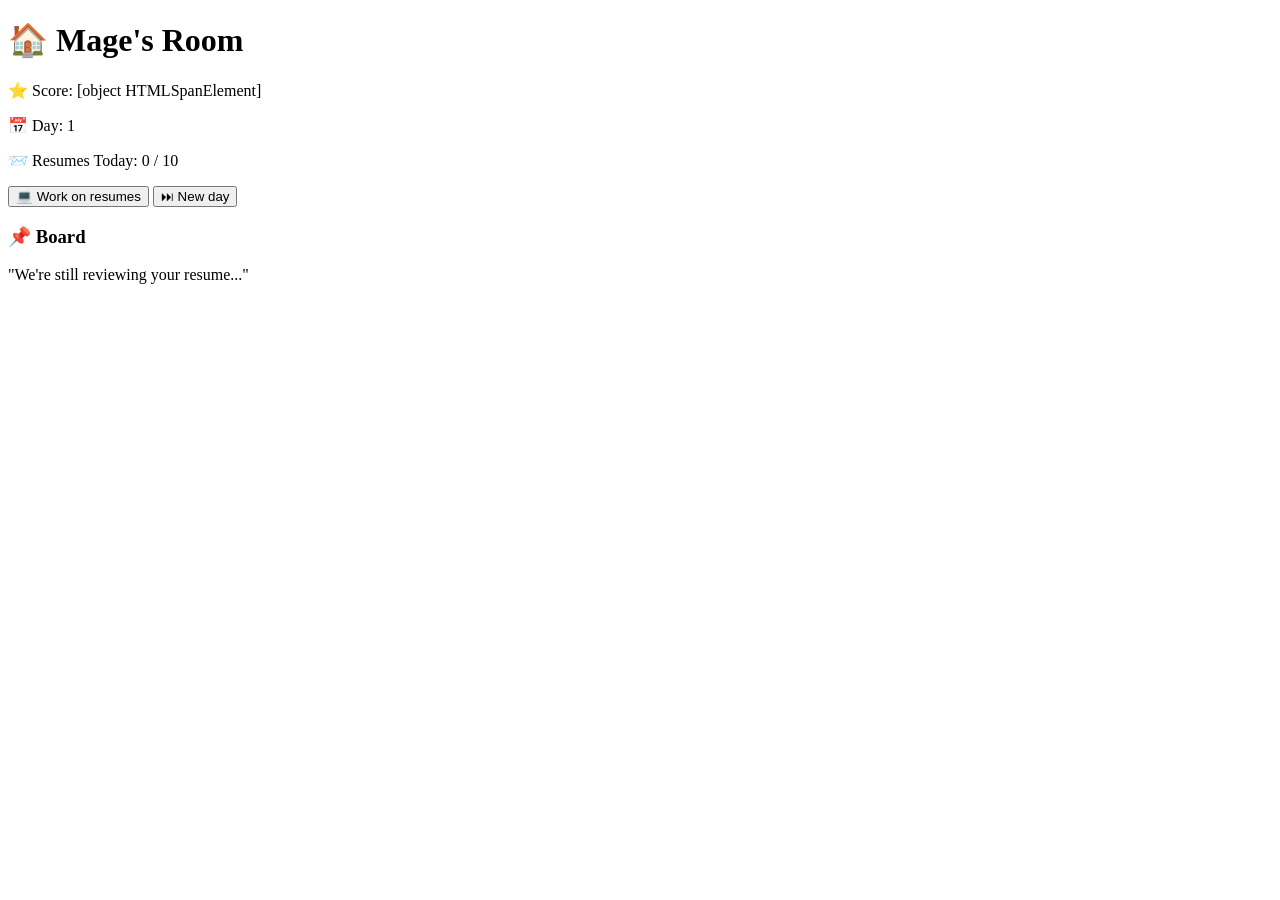
==== pages/hub.html @ b6d91bcc "apd html files structure" ====
<!DOCTYPE html>
<html lang="en">
<head>
  <meta charset="UTF-8" />
  <meta name="viewport" content="width=device-width, initial-scale=1.0"/>
  <title>Magic Resume - HUB</title>

  <link rel="stylesheet" href="../styles/main.css">
</head>

<body>

  <div class="hub">

    <h1>🏠 Mage's Room</h1>

    <div class="stats">
      <p>⭐ Score: <span id="score">0</span></p>
      <p>📅 Day: <span id="day">1</span></p>
      <p>📨 Resumes Today: <span id="resumesToday">0</span> / 10</p>
    </div>

    <div class="room">

      <button class="big-btn" onclick="goToResume()">
        💻 Work on resumes
      </button>

      <button class="small-btn" onclick="nextDay()">
        ⏭ New day
      </button>

    </div>

    <div class="board">
      <h3>📌 Board</h3>
      <p id="boardText">"We're still reviewing your resume..."</p>
    </div>

  </div>

  <!-- JavaScript -->
  <script src="../js/data/jobCards.js"></script>
  <script src="../js/data/npcs.js"></script>
  <script src="../js/data/messages.js"></script>
  <script src="../js/core/storage.js"></script>
  <script src="../js/core/game.js"></script>
  <script src="../js/core/modifiers.js"></script>
  <script src="../js/screens/hub.js"></script>

</body>
</html>
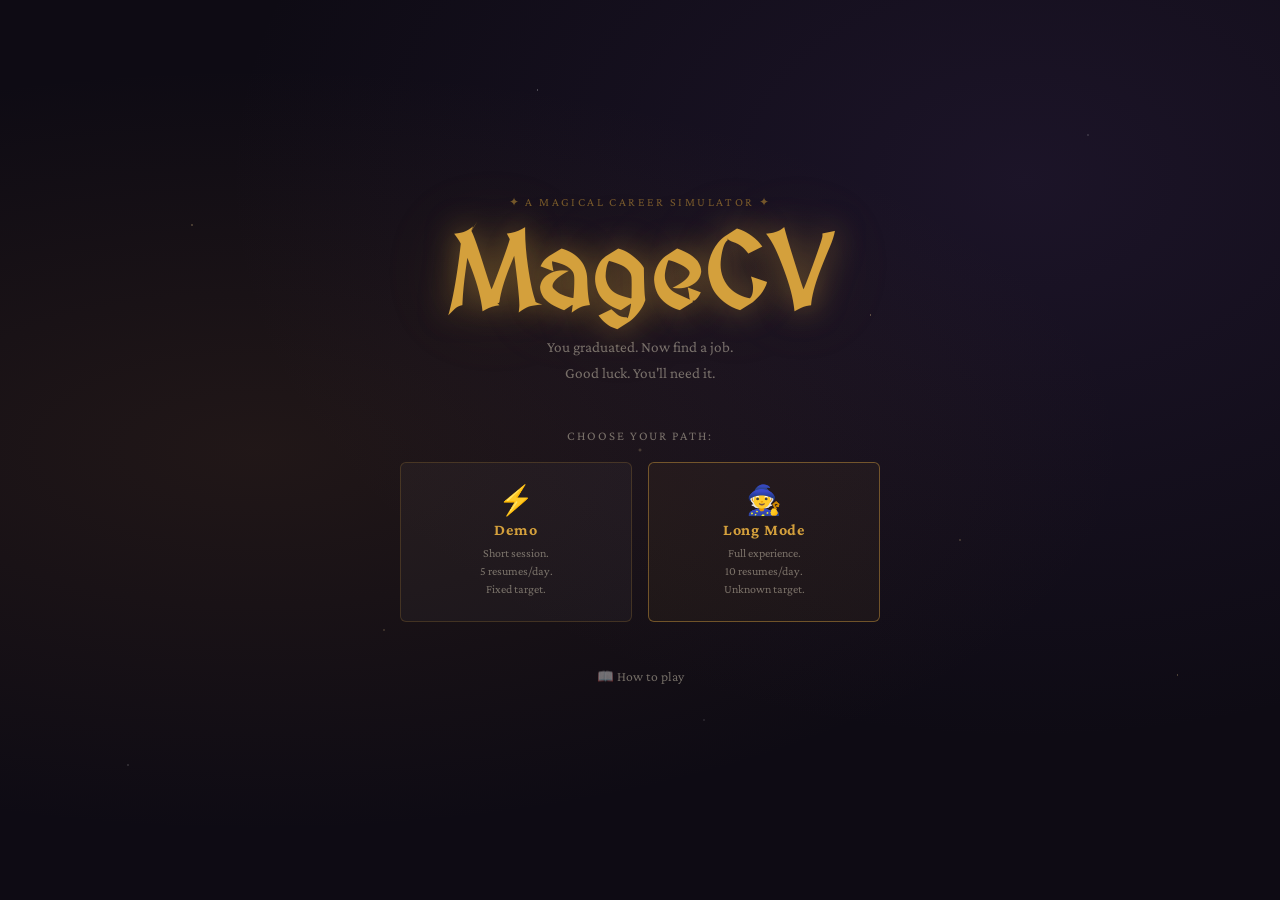
==== commit 26e8b778: "upd npc in data and screen + hub and resume upd" ====
--- a/pages/hub.html
+++ b/pages/hub.html
@@ -17,12 +17,12 @@
     <div class="stats">
       <p>⭐ Score: <span id="score">0</span></p>
       <p>📅 Day: <span id="day">1</span></p>
-      <p>📨 Resumes Today: <span id="resumesToday">0</span> / 10</p>
+      <p>📨 Resumes Today: <span id="resumesToday">0</span></p>
     </div>
 
     <div class="room">
 
-      <button class="big-btn" onclick="goToResume()">
+      <button class="big-btn" onclick="goResume()">
         💻 Work on resumes
       </button>
 
--- a/styles/main.css
+++ b/styles/main.css
@@ -0,0 +1,254 @@
+/* ======================
+   MAIN.CSS — styles/main.css
+   Shared base: CSS variables, reset, typography, common components.
+   Every screen imports this first.
+   Fantasy pixel-art career sim — dark parchment palette.
+   ====================== */
+
+/* --- Google Fonts --- */
+@import url('https://fonts.googleapis.com/css2?family=MedievalSharp&family=Crimson+Pro:ital,wght@0,400;0,600;1,400&display=swap');
+
+/* --- CSS Variables --- */
+
+:root {
+  /* Colors */
+  --color-bg:           #0e0b14;
+  --color-surface:      #16121f;
+  --color-surface-2:    #1e1829;
+  --color-border:       rgba(212, 160, 60, 0.2);
+  --color-border-hover: rgba(212, 160, 60, 0.5);
+
+  --color-accent:       #d4a03c;
+  --color-accent-dim:   rgba(212, 160, 60, 0.5);
+  --color-accent-glow:  rgba(212, 160, 60, 0.2);
+
+  --color-text:         #e8dfc8;
+  --color-text-muted:   rgba(232, 223, 200, 0.45);
+  --color-text-dim:     rgba(232, 223, 200, 0.25);
+
+  --color-positive:     #7ecfa0;
+  --color-negative:     #e07070;
+  --color-neutral:      #a0a8c0;
+
+  /* Typography */
+  --font-display:  'MedievalSharp', serif;
+  --font-body:     'Crimson Pro', Georgia, serif;
+
+  /* Layout */
+  --radius:        6px;
+  --radius-lg:     12px;
+  --max-width:     560px;
+  --transition:    0.2s ease;
+}
+
+/* --- Reset --- */
+
+*, *::before, *::after {
+  box-sizing: border-box;
+  margin: 0;
+  padding: 0;
+}
+
+html {
+  font-size: 16px;
+  -webkit-text-size-adjust: 100%;
+}
+
+body {
+  background-color: var(--color-bg);
+  color: var(--color-text);
+  font-family: var(--font-body);
+  font-size: 1rem;
+  line-height: 1.6;
+  min-height: 100vh;
+  -webkit-font-smoothing: antialiased;
+}
+
+img {
+  display: block;
+  max-width: 100%;
+}
+
+button {
+  font-family: var(--font-body);
+  cursor: pointer;
+}
+
+/* --- Shared Layout Utility --- */
+
+.screen-wrapper {
+  max-width: var(--max-width);
+  margin: 0 auto;
+  padding: 2rem 1.5rem;
+}
+
+/* --- Shared Panel / Card --- */
+
+.panel {
+  background: var(--color-surface);
+  border: 1px solid var(--color-border);
+  border-radius: var(--radius-lg);
+  padding: 1.5rem;
+}
+
+/* --- Shared Buttons --- */
+
+.btn-primary {
+  display: inline-flex;
+  align-items: center;
+  justify-content: center;
+  gap: 0.5rem;
+  padding: 0.75rem 1.75rem;
+  background: var(--color-accent);
+  color: #0e0b14;
+  font-family: var(--font-body);
+  font-size: 1rem;
+  font-weight: 700;
+  border: none;
+  border-radius: var(--radius);
+  cursor: pointer;
+  transition: all var(--transition);
+  letter-spacing: 0.03em;
+}
+
+.btn-primary:hover {
+  background: #e8b84a;
+  transform: translateY(-1px);
+  box-shadow: 0 4px 16px rgba(212, 160, 60, 0.3);
+}
+
+.btn-primary:disabled {
+  background: rgba(212, 160, 60, 0.25);
+  color: var(--color-text-muted);
+  cursor: not-allowed;
+  transform: none;
+  box-shadow: none;
+}
+
+.btn-secondary {
+  display: inline-flex;
+  align-items: center;
+  justify-content: center;
+  gap: 0.5rem;
+  padding: 0.65rem 1.5rem;
+  background: transparent;
+  color: var(--color-text);
+  font-family: var(--font-body);
+  font-size: 0.95rem;
+  border: 1px solid var(--color-border);
+  border-radius: var(--radius);
+  cursor: pointer;
+  transition: all var(--transition);
+}
+
+.btn-secondary:hover {
+  border-color: var(--color-border-hover);
+  background: rgba(212, 160, 60, 0.06);
+}
+
+/* --- Selected State (resume buttons) --- */
+
+button.selected {
+  background: var(--color-accent) !important;
+  color: #0e0b14 !important;
+  border-color: var(--color-accent) !important;
+  transform: scale(1.04);
+}
+
+/* --- Stat Pill --- */
+
+.stat-pill {
+  display: inline-flex;
+  align-items: center;
+  gap: 0.35rem;
+  padding: 0.3rem 0.75rem;
+  background: var(--color-surface-2);
+  border: 1px solid var(--color-border);
+  border-radius: 999px;
+  font-size: 0.85rem;
+  color: var(--color-text-muted);
+}
+
+.stat-pill strong {
+  color: var(--color-text);
+}
+
+/* --- Modifier Tag --- */
+
+.modifier-tag {
+  display: inline-flex;
+  align-items: center;
+  gap: 0.3rem;
+  padding: 0.2rem 0.6rem;
+  background: rgba(126, 207, 160, 0.1);
+  border: 1px solid rgba(126, 207, 160, 0.3);
+  border-radius: 999px;
+  font-size: 0.75rem;
+  color: var(--color-positive);
+}
+
+.modifier-tag--negative {
+  background: rgba(224, 112, 112, 0.1);
+  border-color: rgba(224, 112, 112, 0.3);
+  color: var(--color-negative);
+}
+
+/* --- Inline Message / Feedback --- */
+
+.feedback-message {
+  display: none;
+  padding: 0.65rem 1rem;
+  background: var(--color-surface-2);
+  border-left: 3px solid var(--color-accent);
+  border-radius: var(--radius);
+  font-size: 0.9rem;
+  color: var(--color-text);
+  animation: fadeIn 0.2s ease;
+}
+
+@keyframes fadeIn {
+  from { opacity: 0; transform: translateY(4px); }
+  to   { opacity: 1; transform: translateY(0); }
+}
+
+/* --- Screen Heading --- */
+
+.screen-title {
+  font-family: var(--font-display);
+  font-size: clamp(1.6rem, 4vw, 2.2rem);
+  color: var(--color-accent);
+  line-height: 1.1;
+  margin-bottom: 0.25rem;
+}
+
+.screen-subtitle {
+  font-size: 0.85rem;
+  color: var(--color-text-muted);
+  letter-spacing: 0.08em;
+  text-transform: uppercase;
+}
+
+/* --- Divider --- */
+
+.divider {
+  width: 100%;
+  height: 1px;
+  background: var(--color-border);
+  margin: 1.5rem 0;
+}
+
+/* --- Scrollbar (webkit) --- */
+
+::-webkit-scrollbar {
+  width: 6px;
+}
+::-webkit-scrollbar-track {
+  background: var(--color-bg);
+}
+::-webkit-scrollbar-thumb {
+  background: rgba(212, 160, 60, 0.25);
+  border-radius: 3px;
+}
+::-webkit-scrollbar-thumb:hover {
+  background: rgba(212, 160, 60, 0.45);
+}
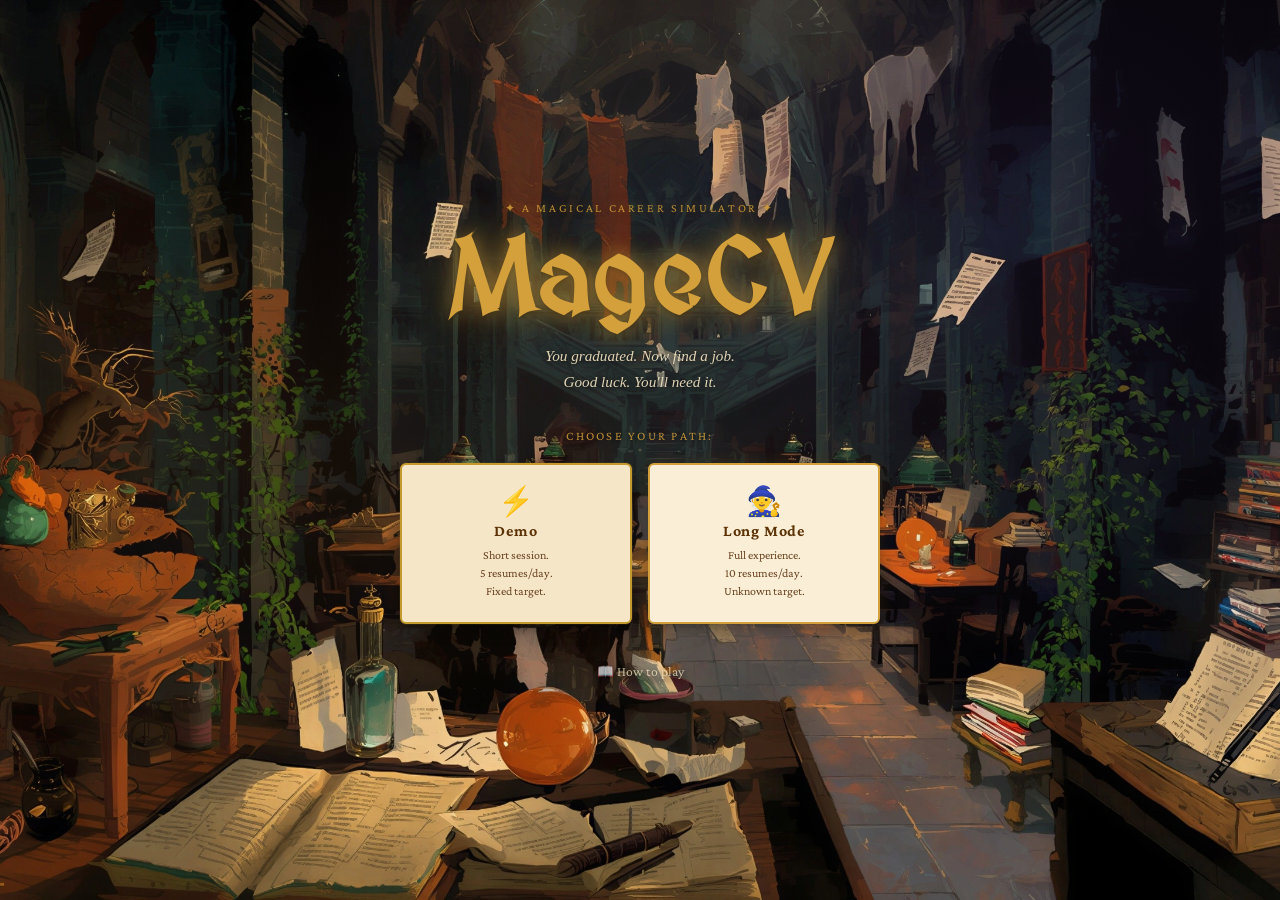
==== commit a35a9fca: "upd hub page" ====
--- a/pages/hub.html
+++ b/pages/hub.html
@@ -6,41 +6,55 @@
   <title>Magic Resume - HUB</title>
 
   <link rel="stylesheet" href="../styles/main.css">
+  <link rel="stylesheet" href="../styles/hub.css">
 </head>
 
 <body>
 
   <div class="hub">
 
-    <h1>🏠 Mage's Room</h1>
+    <!-- Board centred over the chalkboard -->
+    <div class="board-wrapper">
+      <div class="board">
+        <h3>Board</h3>
 
-    <div class="stats">
-      <p>⭐ Score: <span id="score">0</span></p>
-      <p>📅 Day: <span id="day">1</span></p>
-      <p>📨 Resumes Today: <span id="resumesToday">0</span></p>
+        <!-- Tracker moved inside the board -->
+        <div class="tracker">
+          <p>Score: <span id="score">0</span></p>
+          <p>Day: <span id="day">1</span></p>
+          <p>Resumes Today: <span id="resumesToday">0</span></p>
+        </div>
+
+        <p id="boardText">"We're still reviewing your resume..."</p>
+      </div>
     </div>
 
+    <!-- Buttons below board -->
     <div class="room">
-
       <button class="big-btn" onclick="goResume()">
-        💻 Work on resumes
+        Work on resumes
       </button>
-
       <button class="small-btn" onclick="nextDay()">
-        ⏭ New day
+        New day
       </button>
-
     </div>
 
-    <div class="board">
-      <h3>📌 Board</h3>
-      <p id="boardText">"We're still reviewing your resume..."</p>
+    <!-- Abandon -->
+    <div class="room-secondary">
+      <button class="ghost-btn" onclick="location.href='start.html'">
+        Abandon Run
+      </button>
     </div>
 
   </div>
 
   <!-- JavaScript -->
   <script src="../js/data/jobCards.js"></script>
+
+  <script src="../js/data/elf.js"></script>
+  <script src="../js/data/dwarf.js"></script>
+  <script src="../js/data/wizard.js"></script>
+  
   <script src="../js/data/npcs.js"></script>
   <script src="../js/data/messages.js"></script>
   <script src="../js/core/storage.js"></script>
--- a/styles/hub.css
+++ b/styles/hub.css
@@ -0,0 +1,211 @@
+* {
+  box-sizing: border-box;
+  margin: 0;
+  padding: 0;
+}
+
+body {
+  min-height: 100vh;
+  background: #1a1a2e;
+  font-family: var(--font-body);
+  overflow-x: hidden;
+}
+
+.hub {
+  position: relative;
+  min-height: 100vh;
+  width: 100%;
+  background-image: url('../media/backgrounds/hub.webp');
+  background-size: cover;
+  background-position: center center;
+  background-repeat: no-repeat;
+  display: flex;
+  flex-direction: column;
+  align-items: center;
+  justify-content: center;
+  padding-bottom: 12vh;
+}
+
+.hub::before {
+  content: '';
+  position: absolute;
+  inset: 0;
+  background: rgba(0, 0, 0, 0.18);
+  pointer-events: none;
+  z-index: 0;
+}
+
+
+
+/* ── Board wrapper ── */
+
+.board-wrapper {
+  position: relative;
+  z-index: 10;
+  display: flex;
+  flex-direction: column;
+  align-items: center;
+  width: min(520px, 62vw);
+  padding: clamp(1rem, 4vw, 2.5rem) clamp(1rem, 4vw, 3rem);
+}
+
+.board {
+  width: 100%;
+  background: rgba(15, 50, 25, 0.45);
+  border-radius: 4px;
+  padding: clamp(0.8rem, 3vw, 1.6rem);
+  text-align: center;
+}
+
+.board h3 {
+  font-family: var(--font-display);
+  color: rgba(235, 255, 228, 0.95);
+  font-size: clamp(1.1rem, 3vw, 1.5rem);
+  margin-bottom: 0.75rem;
+  text-shadow: 0 0 18px rgba(180, 255, 160, 0.25), 0 1px 4px rgba(0,0,0,0.8);
+  letter-spacing: 0.1em;
+}
+
+.board p {
+  font-family: var(--font-body);
+  color: rgba(223, 240, 216, 0.82);
+  font-size: clamp(0.95rem, 2.8vw, 1.2rem);
+  font-style: italic;
+  line-height: 1.7;
+  text-shadow: 0 1px 4px rgba(0,0,0,0.8);
+}
+
+
+/* ── Tracker (inside board) ── */
+
+.tracker {
+  display: flex;
+  gap: 1rem;
+  flex-wrap: wrap;
+  justify-content: center;
+  margin-bottom: 0.85rem;
+  padding-bottom: 0.75rem;
+  border-bottom: 1px solid rgba(180, 220, 160, 0.15);
+}
+
+.tracker p {
+  font-family: var(--font-body);
+  color: rgba(200, 230, 190, 0.7);
+  font-size: clamp(0.75rem, 2vw, 0.88rem);
+  letter-spacing: 0.04em;
+  font-style: normal;
+  text-shadow: 0 1px 3px rgba(0,0,0,0.8);
+}
+
+.tracker p span {
+  color: rgba(220, 245, 210, 0.95);
+  font-weight: 600;
+}
+
+
+/* ── Action buttons ── */
+
+.room {
+  position: relative;
+  z-index: 10;
+  display: flex;
+  gap: 0.8rem;
+  flex-wrap: wrap;
+  justify-content: center;
+  margin-top: 0.6rem;
+}
+
+.big-btn,
+.small-btn {
+  border: none;
+  border-radius: 6px;
+  cursor: pointer;
+  font-weight: bold;
+  letter-spacing: 0.04em;
+  transition: transform 0.15s, box-shadow 0.15s;
+  text-shadow: 0 1px 3px rgba(0,0,0,0.6);
+}
+
+.big-btn {
+  font-family: var(--font-display);
+  background: linear-gradient(135deg, #4a7c3f 0%, #2d5a27 100%);
+  color: #e8f5e2;
+  font-size: clamp(0.85rem, 2.5vw, 1.05rem);
+  padding: 0.7rem 1.6rem;
+  box-shadow: 0 4px 14px rgba(0,0,0,0.5), inset 0 1px 0 rgba(255,255,255,0.15);
+}
+
+.small-btn {
+  font-family: var(--font-display);
+  background: linear-gradient(135deg, #5a4a2a 0%, #3a2e18 100%);
+  color: #e8d5a3;
+  font-size: clamp(0.75rem, 2vw, 0.9rem);
+  padding: 0.6rem 1.2rem;
+  box-shadow: 0 3px 10px rgba(0,0,0,0.45), inset 0 1px 0 rgba(255,255,255,0.1);
+}
+
+.big-btn:hover,
+.small-btn:hover {
+  transform: translateY(-2px);
+  box-shadow: 0 6px 20px rgba(0,0,0,0.6);
+}
+
+.big-btn:active,
+.small-btn:active {
+  transform: translateY(0);
+}
+
+
+/* ── Abandon button ── */
+
+.room-secondary {
+  position: relative;
+  z-index: 10;
+  margin-top: 0.6rem;
+}
+
+.ghost-btn {
+  font-family: var(--font-display);
+  border: 1px solid rgba(232, 213, 163, 0.35);
+  border-radius: 6px;
+  cursor: pointer;
+  font-size: clamp(0.7rem, 1.8vw, 0.82rem);
+  font-weight: normal;
+  letter-spacing: 0.04em;
+  padding: 0.4rem 1rem;
+  background: rgba(0, 0, 0, 0.25);
+  color: rgba(232, 213, 163, 0.6);
+  text-shadow: 0 1px 3px rgba(0,0,0,0.6);
+  transition: color 0.15s, border-color 0.15s;
+}
+
+.ghost-btn:hover {
+  color: rgba(232, 213, 163, 0.95);
+  border-color: rgba(232, 213, 163, 0.7);
+}
+
+
+/* ── Mobile ── */
+
+@media (max-width: 480px) {
+  .hub {
+    background-image: url('../media/backgrounds/hub_m.webp');
+    background-position: 55% center;
+    padding-bottom: 10vh;
+  }
+
+  .board-wrapper {
+    width: 88vw;
+    padding: 1rem 0.8rem;
+  }
+
+  .stats { gap: 0.5rem; }
+  .tracker { gap: 0.6rem; }
+}
+
+/* Landscape phones */
+@media (max-height: 500px) {
+  .hub { padding-bottom: 0; }
+  .stats { padding: 0.3rem 0.6rem; }
+  .board-wrapper { padding: 0.5rem; }
+}
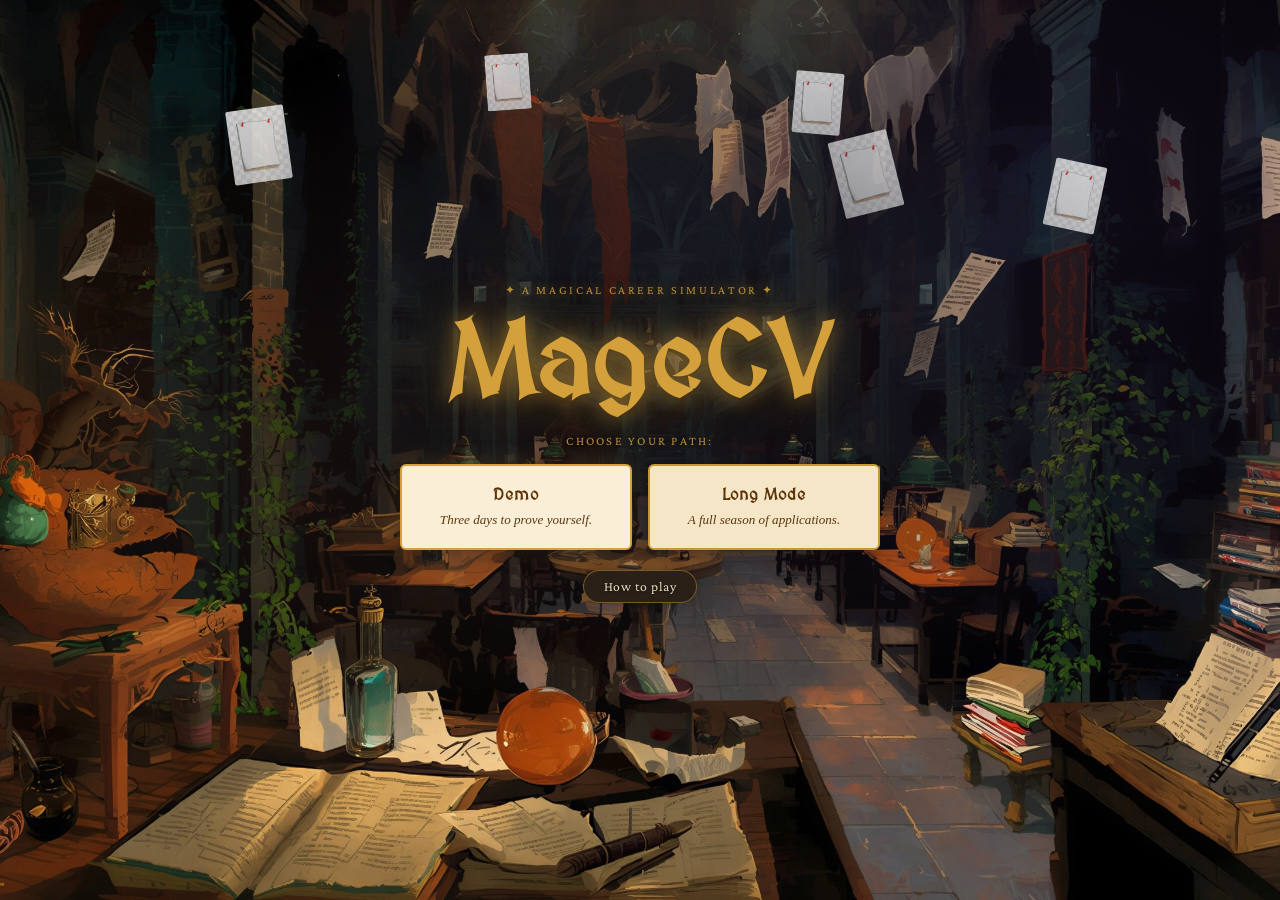
==== commit 05d2b816: "upd hub - dif css rules for PC and mobile versions" ====
--- a/pages/hub.html
+++ b/pages/hub.html
@@ -31,19 +31,9 @@
 
     <!-- Buttons below board -->
     <div class="room">
-      <button class="big-btn" onclick="goResume()">
-        Work on resumes
-      </button>
-      <button class="small-btn" onclick="nextDay()">
-        New day
-      </button>
-    </div>
-
-    <!-- Abandon -->
-    <div class="room-secondary">
-      <button class="ghost-btn" onclick="location.href='start.html'">
-        Abandon Run
-      </button>
+      <button class="big-btn" onclick="goResume()">Work on resumes</button>
+      <button class="small-btn" onclick="nextDay()">New day</button>
+      <button class="ghost-btn" onclick="location.href='start.html'">Abandon Run</button>
     </div>
 
   </div>
--- a/styles/hub.css
+++ b/styles/hub.css
@@ -10,6 +10,11 @@
   font-family: var(--font-body);
   overflow-x: hidden;
 }
+
+/* ============================================================
+   BASE = DESKTOP / PC LAYOUT
+   (mobile overrides live in the @media block at the bottom)
+   ============================================================ */
 
 .hub {
   position: relative;
@@ -23,7 +28,7 @@
   flex-direction: column;
   align-items: center;
   justify-content: center;
-  padding-bottom: 12vh;
+  padding-bottom: 6vh;
 }
 
 .hub::before {
@@ -36,8 +41,7 @@
 }
 
 
-
-/* ── Board wrapper ── */
+/* -- Board wrapper — wide on desktop so messages get room -- */
 
 .board-wrapper {
   position: relative;
@@ -45,74 +49,144 @@
   display: flex;
   flex-direction: column;
   align-items: center;
-  width: min(520px, 62vw);
-  padding: clamp(1rem, 4vw, 2.5rem) clamp(1rem, 4vw, 3rem);
-}
+  width: min(760px, 52vw);   /* DESKTOP: wide, uses the screen */
+  margin-top: 1vh;
+  padding: 2rem 2.5rem 1rem;
+  animation: boardSettle 0.6s cubic-bezier(0.2, 0.8, 0.3, 1) both;
+}
+
+@keyframes boardSettle {
+  0%   { opacity: 0; transform: translateY(12px) scale(0.985); }
+  100% { opacity: 1; transform: translateY(0) scale(1); }
+}
+
+
+/* -- Board — text chalked directly onto the slate, no panel -- */
 
 .board {
+  position: relative;
   width: 100%;
-  background: rgba(15, 50, 25, 0.45);
-  border-radius: 4px;
-  padding: clamp(0.8rem, 3vw, 1.6rem);
+  background: transparent;   /* the painted chalkboard IS the surface */
+  padding: 1.4rem 2rem 0.8rem;
   text-align: center;
 }
 
+/* Chalk title — hidden on desktop (the frame is obviously a board),
+   shown again on mobile where it reads naturally. */
 .board h3 {
-  font-family: var(--font-display);
-  color: rgba(235, 255, 228, 0.95);
-  font-size: clamp(1.1rem, 3vw, 1.5rem);
-  margin-bottom: 0.75rem;
-  text-shadow: 0 0 18px rgba(180, 255, 160, 0.25), 0 1px 4px rgba(0,0,0,0.8);
-  letter-spacing: 0.1em;
-}
-
+  position: relative;
+  display: none;             /* DESKTOP: no redundant "Board" label */
+  font-family: var(--font-display);
+  color: #eaf3e4;
+  font-size: 1.7rem;
+  margin-bottom: 1.1rem;
+  letter-spacing: 0.14em;
+  text-shadow:
+    0 0 1px rgba(234, 243, 228, 0.5),
+    0 0 10px rgba(210, 235, 200, 0.25);
+}
+
+.board h3::after {
+  content: '';
+  position: absolute;
+  left: 4%;
+  right: 4%;
+  bottom: -7px;
+  height: 2px;
+  background: rgba(225, 240, 218, 0.45);
+  border-radius: 2px;
+  transform: rotate(-0.5deg);
+  -webkit-mask-image: linear-gradient(90deg, transparent, #000 12%, #000 88%, transparent);
+          mask-image: linear-gradient(90deg, transparent, #000 12%, #000 88%, transparent);
+}
+
+/* System message — chalk script, the recurring gag.
+   Wide board + larger max width keeps long lines on one row. */
 .board p {
   font-family: var(--font-body);
-  color: rgba(223, 240, 216, 0.82);
-  font-size: clamp(0.95rem, 2.8vw, 1.2rem);
+  color: rgba(230, 242, 223, 0.86);
+  font-size: 1.35rem;
   font-style: italic;
   line-height: 1.7;
-  text-shadow: 0 1px 4px rgba(0,0,0,0.8);
-}
-
-
-/* ── Tracker (inside board) ── */
+  text-shadow: 0 0 8px rgba(200, 230, 190, 0.2);
+}
+
+#boardText {
+  position: relative;
+  padding: 0 0.5rem;
+  max-width: 620px;          /* roomy on desktop; long lines breathe */
+  margin: 0 auto;
+}
+
+#boardText::before { content: '"'; opacity: 0.45; }
+#boardText::after  { content: '"'; opacity: 0.45; }
+
+
+/* -- Tracker — stats chalked on, no boxes -- */
 
 .tracker {
-  display: flex;
-  gap: 1rem;
+  position: relative;
+  display: flex;
+  gap: 3rem;                 /* generous spacing on desktop */
   flex-wrap: wrap;
   justify-content: center;
-  margin-bottom: 0.85rem;
-  padding-bottom: 0.75rem;
-  border-bottom: 1px solid rgba(180, 220, 160, 0.15);
+  margin-bottom: 1.4rem;
+  padding-bottom: 1.3rem;
+  border-bottom: none;
+}
+
+.tracker::after {
+  content: '';
+  position: absolute;
+  left: 12%;
+  right: 12%;
+  bottom: 0;
+  height: 1px;
+  background: repeating-linear-gradient(90deg,
+    rgba(220, 238, 212, 0.35) 0 6px,
+    transparent 6px 12px);
 }
 
 .tracker p {
+  display: flex;
+  flex-direction: column;
+  align-items: center;
+  gap: 0.2rem;
+  background: none;
+  border: none;
+  padding: 0;
   font-family: var(--font-body);
-  color: rgba(200, 230, 190, 0.7);
-  font-size: clamp(0.75rem, 2vw, 0.88rem);
-  letter-spacing: 0.04em;
+  color: rgba(206, 228, 196, 0.62);
+  font-size: 0.72rem;
+  letter-spacing: 0.16em;
+  text-transform: uppercase;
   font-style: normal;
-  text-shadow: 0 1px 3px rgba(0,0,0,0.8);
+  text-shadow: 0 0 6px rgba(200, 230, 190, 0.15);
 }
 
 .tracker p span {
-  color: rgba(220, 245, 210, 0.95);
-  font-weight: 600;
-}
-
-
-/* ── Action buttons ── */
+  color: #eef6e8;
+  font-family: var(--font-display);
+  font-weight: 700;
+  font-size: 1.9rem;
+  letter-spacing: 0.02em;
+  text-shadow:
+    0 0 1px rgba(238, 246, 232, 0.5),
+    0 0 12px rgba(200, 235, 185, 0.28);
+}
+
+
+/* -- Action buttons — ALL IN ONE ROW on desktop -- */
 
 .room {
   position: relative;
   z-index: 10;
   display: flex;
-  gap: 0.8rem;
-  flex-wrap: wrap;
+  gap: 1rem;
+  flex-wrap: nowrap;         /* DESKTOP: keep on one line */
   justify-content: center;
-  margin-top: 0.6rem;
+  align-items: center;
+  margin-top: 0.5rem;
 }
 
 .big-btn,
@@ -122,32 +196,49 @@
   cursor: pointer;
   font-weight: bold;
   letter-spacing: 0.04em;
-  transition: transform 0.15s, box-shadow 0.15s;
+  white-space: nowrap;
+  transition: transform 0.15s, box-shadow 0.15s, filter 0.15s;
   text-shadow: 0 1px 3px rgba(0,0,0,0.6);
 }
 
 .big-btn {
   font-family: var(--font-display);
-  background: linear-gradient(135deg, #4a7c3f 0%, #2d5a27 100%);
-  color: #e8f5e2;
-  font-size: clamp(0.85rem, 2.5vw, 1.05rem);
-  padding: 0.7rem 1.6rem;
-  box-shadow: 0 4px 14px rgba(0,0,0,0.5), inset 0 1px 0 rgba(255,255,255,0.15);
+  background: linear-gradient(135deg, #5a9149 0%, #2d5a27 100%);
+  color: #effaea;
+  font-size: 1.1rem;
+  padding: 0.8rem 1.9rem;
+  box-shadow:
+    0 4px 14px rgba(0,0,0,0.5),
+    0 0 22px rgba(120, 220, 110, 0.18),
+    inset 0 1px 0 rgba(255,255,255,0.18);
+}
+
+.big-btn:hover {
+  filter: brightness(1.06);
+  box-shadow:
+    0 6px 22px rgba(0,0,0,0.6),
+    0 0 30px rgba(120, 220, 110, 0.3),
+    inset 0 1px 0 rgba(255,255,255,0.18);
 }
 
 .small-btn {
   font-family: var(--font-display);
   background: linear-gradient(135deg, #5a4a2a 0%, #3a2e18 100%);
   color: #e8d5a3;
-  font-size: clamp(0.75rem, 2vw, 0.9rem);
-  padding: 0.6rem 1.2rem;
+  font-size: 0.92rem;
+  padding: 0.7rem 1.3rem;
+  border: 1px solid rgba(232, 213, 163, 0.25);
   box-shadow: 0 3px 10px rgba(0,0,0,0.45), inset 0 1px 0 rgba(255,255,255,0.1);
+}
+
+.small-btn:hover {
+  filter: brightness(1.08);
+  border-color: rgba(232, 213, 163, 0.45);
 }
 
 .big-btn:hover,
 .small-btn:hover {
   transform: translateY(-2px);
-  box-shadow: 0 6px 20px rgba(0,0,0,0.6);
 }
 
 .big-btn:active,
@@ -156,38 +247,48 @@
 }
 
 
-/* ── Abandon button ── */
-
-.room-secondary {
-  position: relative;
-  z-index: 10;
-  margin-top: 0.6rem;
-}
+/* -- Abandon button --
+   On desktop we pull it onto the same line as the other buttons
+   using flex order via absolute-free negative margin, so all three
+   sit in one row. -- */
+
 
 .ghost-btn {
   font-family: var(--font-display);
-  border: 1px solid rgba(232, 213, 163, 0.35);
+  background: linear-gradient(135deg, #870e03 0%, #4f0505 100%);
+  color: rgba(232, 213, 163, 0.78);
+  font-size: 0.92rem;
+  font-weight: bold;
+  letter-spacing: 0.04em;
+  padding: 0.7rem 1.3rem;
+  border: 1px solid rgba(232, 213, 163, 0.25);
   border-radius: 6px;
   cursor: pointer;
-  font-size: clamp(0.7rem, 1.8vw, 0.82rem);
-  font-weight: normal;
-  letter-spacing: 0.04em;
-  padding: 0.4rem 1rem;
-  background: rgba(0, 0, 0, 0.25);
-  color: rgba(232, 213, 163, 0.6);
+  white-space: nowrap;
   text-shadow: 0 1px 3px rgba(0,0,0,0.6);
-  transition: color 0.15s, border-color 0.15s;
+  box-shadow: 0 3px 10px rgba(0,0,0,0.45), inset 0 1px 0 rgba(255,255,255,0.1);
+  transition: transform 0.15s, box-shadow 0.15s, filter 0.15s;
 }
 
 .ghost-btn:hover {
-  color: rgba(232, 213, 163, 0.95);
-  border-color: rgba(232, 213, 163, 0.7);
-}
-
-
-/* ── Mobile ── */
-
-@media (max-width: 480px) {
+  filter: brightness(1.08);
+  border-color: rgba(232, 213, 163, 0.45);
+  transform: translateY(-2px);
+}
+
+.ghost-btn:active {
+  transform: translateY(0);
+}
+
+
+/* ============================================================
+   MOBILE / PHONE LAYOUT  (max-width: 768px)
+   Overrides the desktop base above. Narrow board, stacked
+   buttons, "Board" title visible, "Abandon" back below.
+   ============================================================ */
+
+@media (max-width: 768px) {
+
   .hub {
     background-image: url('../media/backgrounds/hub_m.webp');
     background-position: 55% center;
@@ -195,17 +296,66 @@
   }
 
   .board-wrapper {
-    width: 88vw;
+    width: 88vw;             /* MOBILE: cozy narrow board */
+    margin-top: 0;
     padding: 1rem 0.8rem;
   }
 
-  .stats { gap: 0.5rem; }
-  .tracker { gap: 0.6rem; }
-}
-
-/* Landscape phones */
+  .board {
+    padding: 0.8rem 0.6rem;
+  }
+
+  /* MOBILE: show the "Board" title — it reads naturally here */
+  .board h3 {
+    display: inline-block;
+    font-size: clamp(1.2rem, 5vw, 1.5rem);
+  }
+
+  .board p {
+    font-size: clamp(0.98rem, 3.6vw, 1.15rem);
+  }
+
+  #boardText {
+    max-width: 100%;
+  }
+
+  .tracker {
+    gap: clamp(1.2rem, 6vw, 2rem);
+  }
+
+  .tracker p {
+    font-size: clamp(0.6rem, 2.6vw, 0.7rem);
+  }
+
+  .tracker p span {
+    font-size: clamp(1.4rem, 6vw, 1.7rem);
+  }
+
+  /* MOBILE: stack the two main buttons */
+  .room {
+    flex-wrap: wrap;
+    gap: 0.7rem;
+    margin-top: 0.6rem;
+  }
+
+  .big-btn  { font-size: clamp(0.9rem, 4vw, 1.05rem); padding: 0.75rem 1.6rem; }
+  .small-btn { font-size: clamp(0.78rem, 3.4vw, 0.9rem); padding: 0.65rem 1.2rem; }
+
+  /* MOBILE: abandon goes back below, centered, normal flow */
+  .room-secondary {
+    margin-top: 0.7rem;
+    margin-left: 0;
+    text-align: center;
+  }
+
+  .ghost-btn {
+    font-size: clamp(0.7rem, 3vw, 0.82rem);
+  }
+}
+
+
+/* Landscape phones — keep it from clipping vertically */
 @media (max-height: 500px) {
   .hub { padding-bottom: 0; }
-  .stats { padding: 0.3rem 0.6rem; }
-  .board-wrapper { padding: 0.5rem; }
+  .board-wrapper { margin-top: 0; padding: 0.5rem; }
 }
